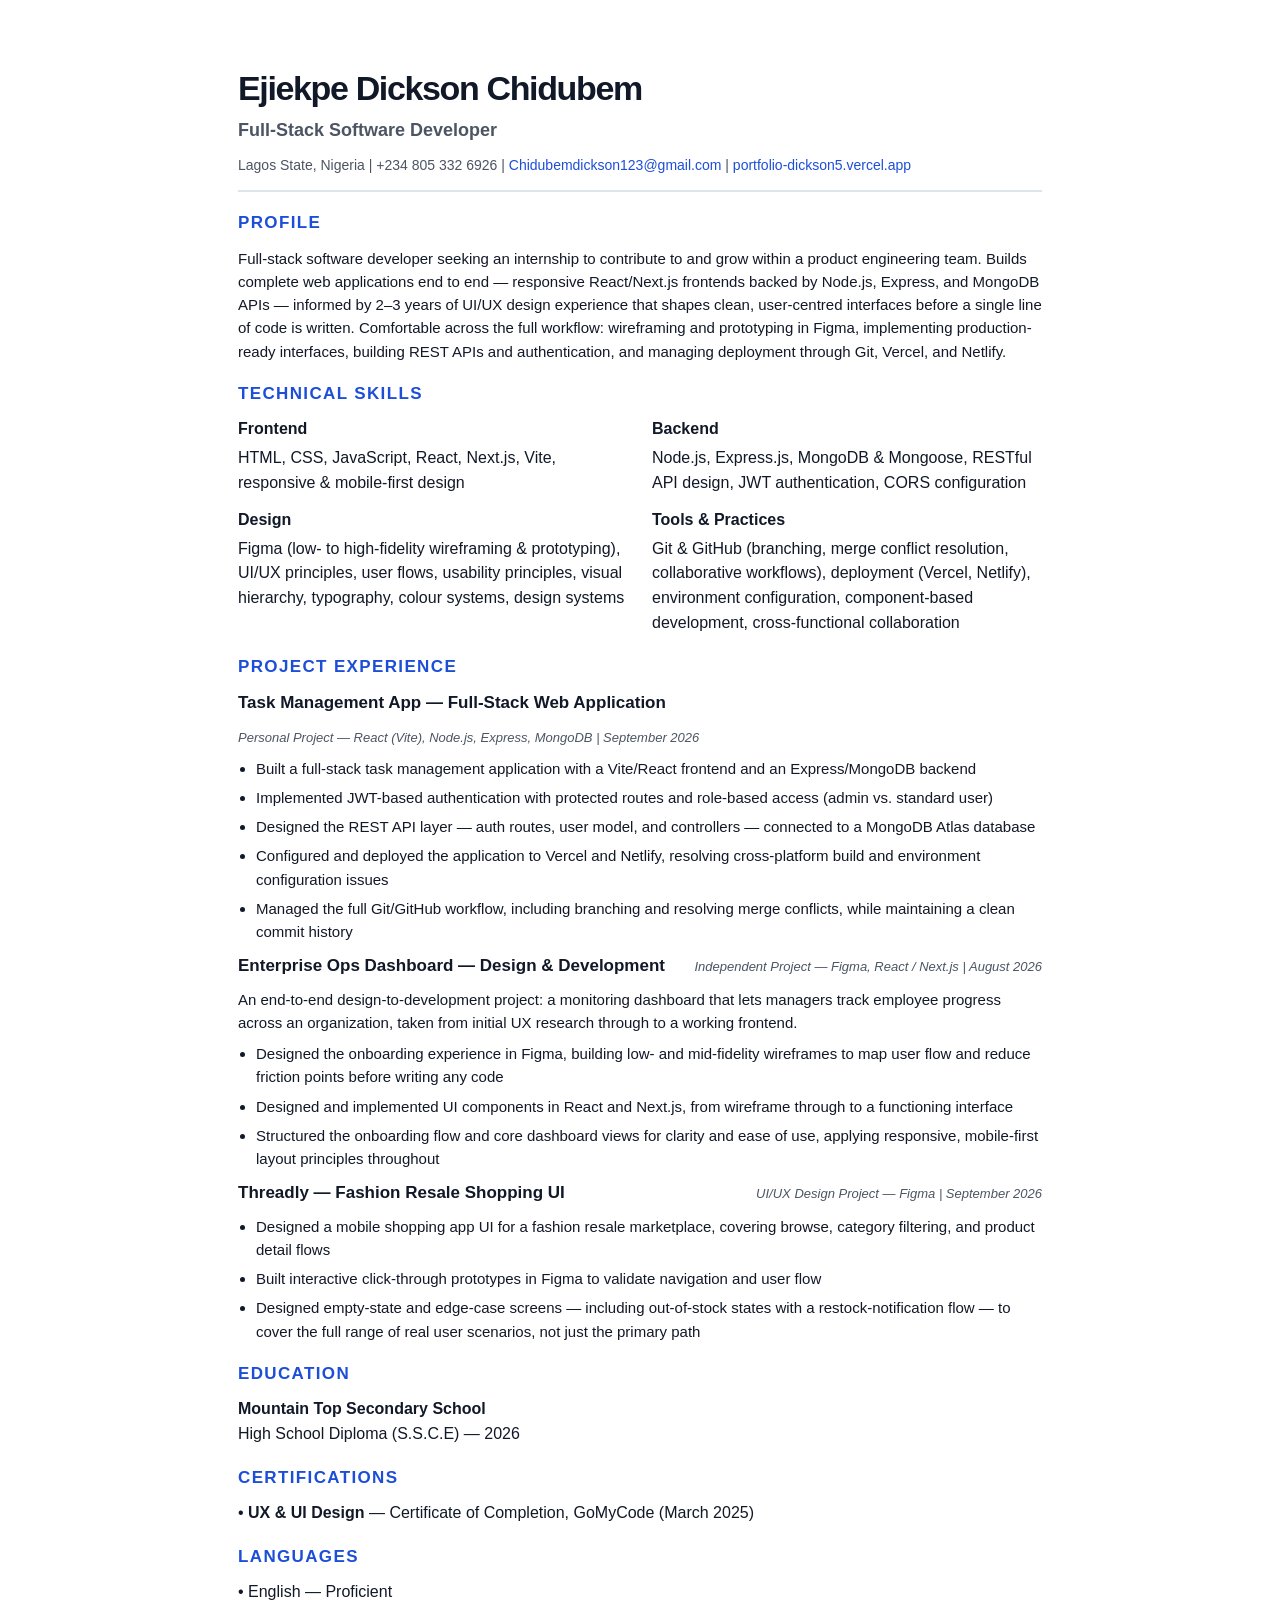
==== resume.html @ d139b581 "Additional Changes" ====
<!DOCTYPE html>
<html lang="en">
  <head>
    <meta charset="UTF-8" />
    <meta name="viewport" content="width=device-width, initial-scale=1.0" />
    <title>Ejiekpe Dickson Chidubem | Resume</title>
    <style>
      :root {
        --ink: #111827;
        --muted: #4b5563;
        --line: #dfe3ea;
        --accent: #1d4ed8;
        --soft: #f3f6fb;
      }

      * { box-sizing: border-box; }
      body {
        margin: 0;
        background: #ffffff;
        color: var(--ink);
        font-family: Arial, Helvetica, sans-serif;
        line-height: 1.55;
      }

      .page {
        max-width: 900px;
        margin: 32px auto;
        padding: 36px 48px 28px;
        background: white;
      }

      h1 {
        margin: 0;
        font-size: 34px;
        line-height: 1.2;
        letter-spacing: -0.04em;
      }

      h2 {
        margin: 18px 0 10px;
        font-size: 17px;
        text-transform: uppercase;
        letter-spacing: 0.08em;
        color: var(--accent);
      }

      h3 {
        margin: 0 0 6px;
        font-size: 18px;
      }

      p, li {
        font-size: 15px;
        color: var(--ink);
      }

      .header {
        border-bottom: 2px solid var(--line);
        padding-bottom: 14px;
        margin-bottom: 18px;
      }

      .title {
        font-weight: 700;
        margin-bottom: 8px;
      }

      .subtitle {
        font-size: 18px;
        color: var(--muted);
        font-weight: 600;
        margin-bottom: 10px;
      }

      .meta {
        font-size: 14px;
        color: var(--muted);
      }

      .meta a {
        color: var(--accent);
        text-decoration: none;
      }

      .section {
        margin-top: 18px;
      }

      .profile {
        margin: 8px 0 0;
        font-size: 15px;
      }

      .skills-grid {
        display: grid;
        grid-template-columns: repeat(2, minmax(0, 1fr));
        gap: 12px 24px;
        margin-top: 10px;
      }

      .skills-grid strong {
        display: block;
        margin-bottom: 4px;
      }

      .project {
        margin-top: 10px;
      }

      .project-header {
        display: flex;
        justify-content: space-between;
        align-items: baseline;
        gap: 12px;
        flex-wrap: wrap;
      }

      .project-title {
        font-size: 17px;
        font-weight: 700;
      }

      .project-meta {
        font-size: 13px;
        color: var(--muted);
        font-style: italic;
      }

      ul {
        margin: 8px 0 0 18px;
        padding: 0;
      }

      li + li {
        margin-top: 6px;
      }

      .edu-line {
        margin-top: 8px;
      }

      .edu-line strong {
        font-size: 16px;
      }

      .certs {
        margin-top: 8px;
      }

      @media print {
        body { background: white; }
        .page {
          max-width: none;
          margin: 0;
          padding: 28px 30px;
        }
      }
    </style>
  </head>
  <body>
    <div class="page">
      <header class="header">
        <div class="title"><h1>Ejiekpe Dickson Chidubem</h1></div>
        <div class="subtitle">Full-Stack Software Developer</div>
        <div class="meta">
          Lagos State, Nigeria | +234 805 332 6926 | <a href="mailto:Chidubemdickson123@gmail.com">Chidubemdickson123@gmail.com</a> | <a href="https://portfolio-dickson5.vercel.app" target="_blank">portfolio-dickson5.vercel.app</a>
        </div>
      </header>

      <section class="section">
        <h2>Profile</h2>
        <p class="profile">
          Full-stack software developer seeking an internship to contribute to and grow within a product engineering team. Builds complete web applications end to end — responsive React/Next.js frontends backed by Node.js, Express, and MongoDB APIs — informed by 2–3 years of UI/UX design experience that shapes clean, user-centred interfaces before a single line of code is written. Comfortable across the full workflow: wireframing and prototyping in Figma, implementing production-ready interfaces, building REST APIs and authentication, and managing deployment through Git, Vercel, and Netlify.
        </p>
      </section>

      <section class="section">
        <h2>Technical Skills</h2>
        <div class="skills-grid">
          <div>
            <strong>Frontend</strong>
            HTML, CSS, JavaScript, React, Next.js, Vite, responsive & mobile-first design
          </div>
          <div>
            <strong>Backend</strong>
            Node.js, Express.js, MongoDB &amp; Mongoose, RESTful API design, JWT authentication, CORS configuration
          </div>
          <div>
            <strong>Design</strong>
            Figma (low- to high-fidelity wireframing &amp; prototyping), UI/UX principles, user flows, usability principles, visual hierarchy, typography, colour systems, design systems
          </div>
          <div>
            <strong>Tools &amp; Practices</strong>
            Git &amp; GitHub (branching, merge conflict resolution, collaborative workflows), deployment (Vercel, Netlify), environment configuration, component-based development, cross-functional collaboration
          </div>
        </div>
      </section>

      <section class="section">
        <h2>Project Experience</h2>

        <div class="project">
          <div class="project-header">
            <div class="project-title">Task Management App — Full-Stack Web Application</div>
            <div class="project-meta">Personal Project — React (Vite), Node.js, Express, MongoDB | September 2026</div>
          </div>
          <ul>
            <li>Built a full-stack task management application with a Vite/React frontend and an Express/MongoDB backend</li>
            <li>Implemented JWT-based authentication with protected routes and role-based access (admin vs. standard user)</li>
            <li>Designed the REST API layer — auth routes, user model, and controllers — connected to a MongoDB Atlas database</li>
            <li>Configured and deployed the application to Vercel and Netlify, resolving cross-platform build and environment configuration issues</li>
            <li>Managed the full Git/GitHub workflow, including branching and resolving merge conflicts, while maintaining a clean commit history</li>
          </ul>
        </div>

        <div class="project">
          <div class="project-header">
            <div class="project-title">Enterprise Ops Dashboard — Design &amp; Development</div>
            <div class="project-meta">Independent Project — Figma, React / Next.js | August 2026</div>
          </div>
          <p style="margin: 8px 0 0;">An end-to-end design-to-development project: a monitoring dashboard that lets managers track employee progress across an organization, taken from initial UX research through to a working frontend.</p>
          <ul>
            <li>Designed the onboarding experience in Figma, building low- and mid-fidelity wireframes to map user flow and reduce friction points before writing any code</li>
            <li>Designed and implemented UI components in React and Next.js, from wireframe through to a functioning interface</li>
            <li>Structured the onboarding flow and core dashboard views for clarity and ease of use, applying responsive, mobile-first layout principles throughout</li>
          </ul>
        </div>

        <div class="project">
          <div class="project-header">
            <div class="project-title">Threadly — Fashion Resale Shopping UI</div>
            <div class="project-meta">UI/UX Design Project — Figma | September 2026</div>
          </div>
          <ul>
            <li>Designed a mobile shopping app UI for a fashion resale marketplace, covering browse, category filtering, and product detail flows</li>
            <li>Built interactive click-through prototypes in Figma to validate navigation and user flow</li>
            <li>Designed empty-state and edge-case screens — including out-of-stock states with a restock-notification flow — to cover the full range of real user scenarios, not just the primary path</li>
          </ul>
        </div>
      </section>

      <section class="section">
        <h2>Education</h2>
        <div class="edu-line"><strong>Mountain Top Secondary School</strong><br />High School Diploma (S.S.C.E) — 2026</div>
      </section>

      <section class="section">
        <h2>Certifications</h2>
        <div class="certs">• <strong>UX &amp; UI Design</strong> — Certificate of Completion, GoMyCode (March 2025)</div>
      </section>

      <section class="section">
        <h2>Languages</h2>
        <div>• English — Proficient</div>
      </section>
    </div>
  </body>
</html>
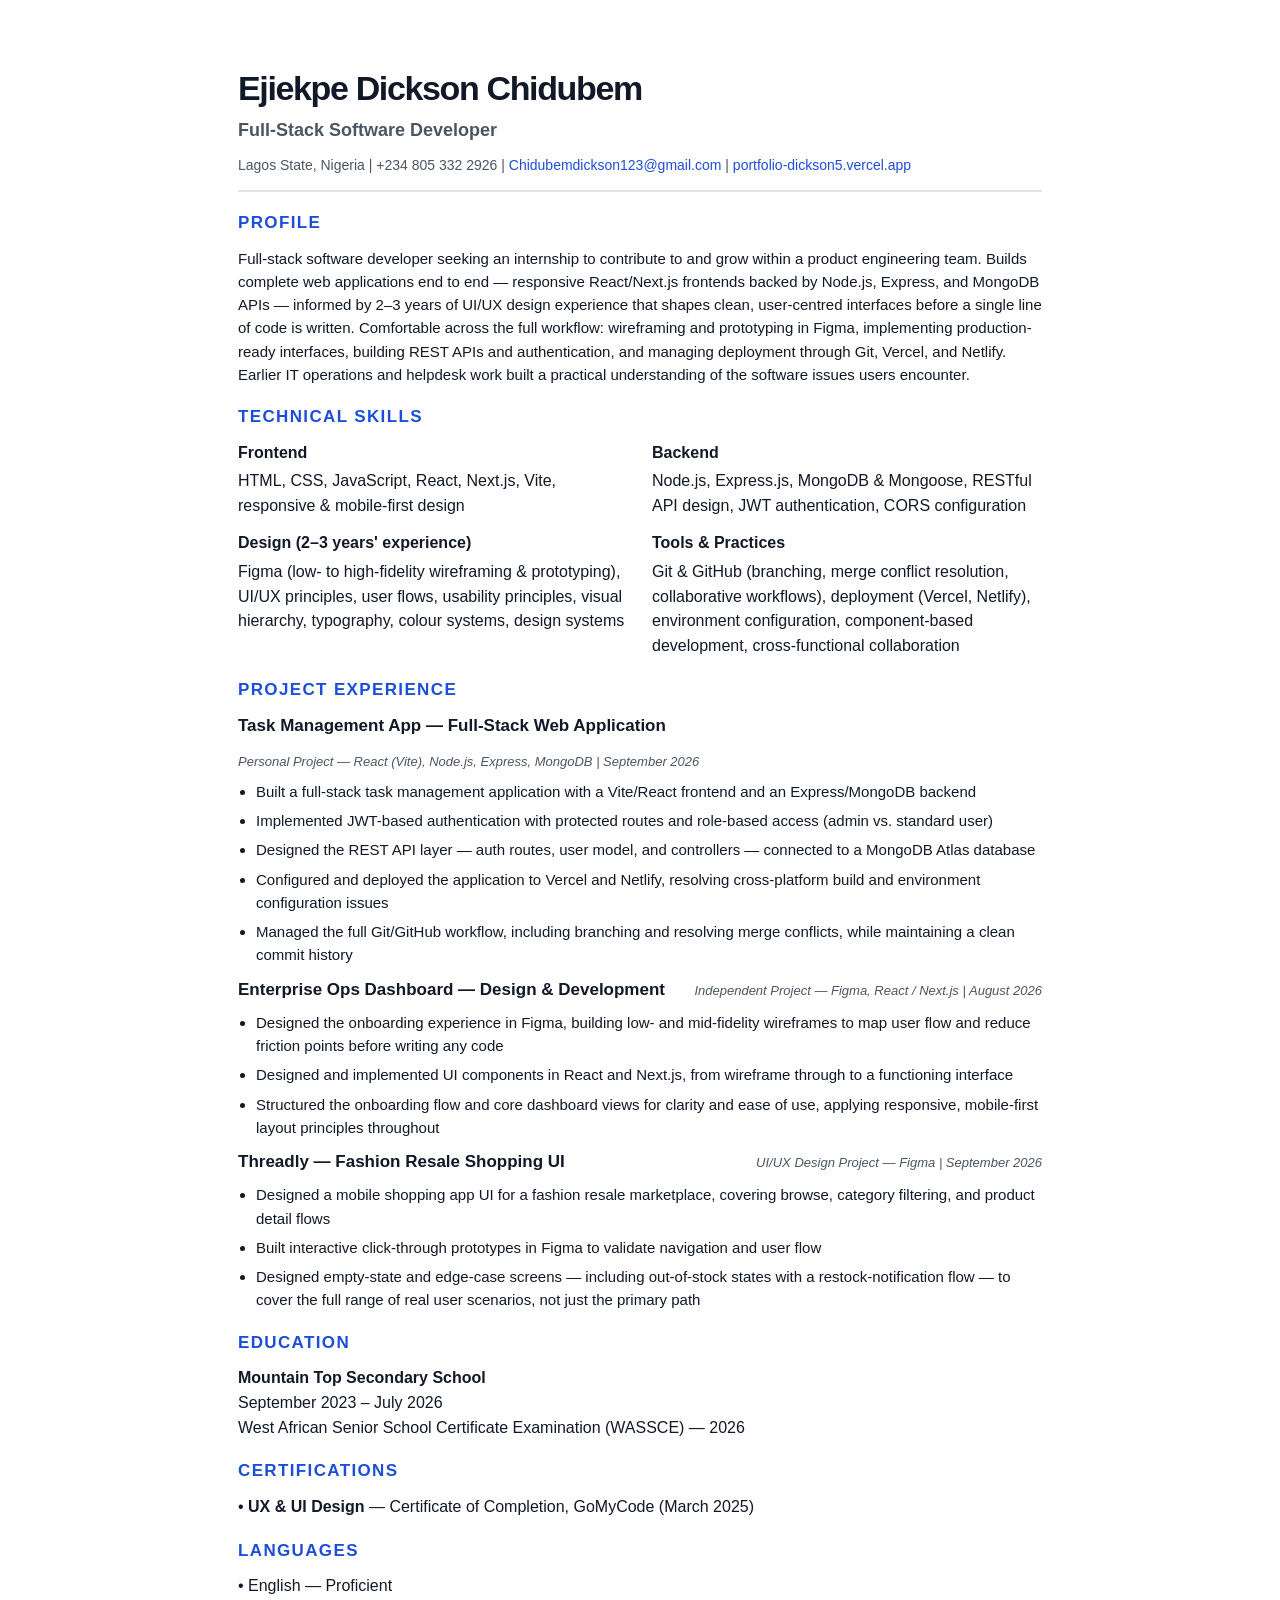
==== commit 0255e8cf: "Fix phone number, remove placeholder, correct school details" ====
--- a/resume.html
+++ b/resume.html
@@ -163,14 +163,14 @@
         <div class="title"><h1>Ejiekpe Dickson Chidubem</h1></div>
         <div class="subtitle">Full-Stack Software Developer</div>
         <div class="meta">
-          Lagos State, Nigeria | +234 805 332 6926 | <a href="mailto:Chidubemdickson123@gmail.com">Chidubemdickson123@gmail.com</a> | <a href="https://portfolio-dickson5.vercel.app" target="_blank">portfolio-dickson5.vercel.app</a>
+          Lagos State, Nigeria | +234 805 332 2926 | <a href="mailto:Chidubemdickson123@gmail.com">Chidubemdickson123@gmail.com</a> | <a href="https://portfolio-dickson5.vercel.app" target="_blank">portfolio-dickson5.vercel.app</a>
         </div>
       </header>
 
       <section class="section">
         <h2>Profile</h2>
         <p class="profile">
-          Full-stack software developer seeking an internship to contribute to and grow within a product engineering team. Builds complete web applications end to end — responsive React/Next.js frontends backed by Node.js, Express, and MongoDB APIs — informed by 2–3 years of UI/UX design experience that shapes clean, user-centred interfaces before a single line of code is written. Comfortable across the full workflow: wireframing and prototyping in Figma, implementing production-ready interfaces, building REST APIs and authentication, and managing deployment through Git, Vercel, and Netlify.
+          Full-stack software developer seeking an internship to contribute to and grow within a product engineering team. Builds complete web applications end to end — responsive React/Next.js frontends backed by Node.js, Express, and MongoDB APIs — informed by 2–3 years of UI/UX design experience that shapes clean, user-centred interfaces before a single line of code is written. Comfortable across the full workflow: wireframing and prototyping in Figma, implementing production-ready interfaces, building REST APIs and authentication, and managing deployment through Git, Vercel, and Netlify. Earlier IT operations and helpdesk work built a practical understanding of the software issues users encounter.
         </p>
       </section>
 
@@ -186,7 +186,7 @@
             Node.js, Express.js, MongoDB &amp; Mongoose, RESTful API design, JWT authentication, CORS configuration
           </div>
           <div>
-            <strong>Design</strong>
+            <strong>Design (2–3 years' experience)</strong>
             Figma (low- to high-fidelity wireframing &amp; prototyping), UI/UX principles, user flows, usability principles, visual hierarchy, typography, colour systems, design systems
           </div>
           <div>
@@ -218,7 +218,6 @@
             <div class="project-title">Enterprise Ops Dashboard — Design &amp; Development</div>
             <div class="project-meta">Independent Project — Figma, React / Next.js | August 2026</div>
           </div>
-          <p style="margin: 8px 0 0;">An end-to-end design-to-development project: a monitoring dashboard that lets managers track employee progress across an organization, taken from initial UX research through to a working frontend.</p>
           <ul>
             <li>Designed the onboarding experience in Figma, building low- and mid-fidelity wireframes to map user flow and reduce friction points before writing any code</li>
             <li>Designed and implemented UI components in React and Next.js, from wireframe through to a functioning interface</li>
@@ -241,7 +240,7 @@
 
       <section class="section">
         <h2>Education</h2>
-        <div class="edu-line"><strong>Mountain Top Secondary School</strong><br />High School Diploma (S.S.C.E) — 2026</div>
+        <div class="edu-line"><strong>Mountain Top Secondary School</strong><br />September 2023 – July 2026<br />West African Senior School Certificate Examination (WASSCE) — 2026</div>
       </section>
 
       <section class="section">
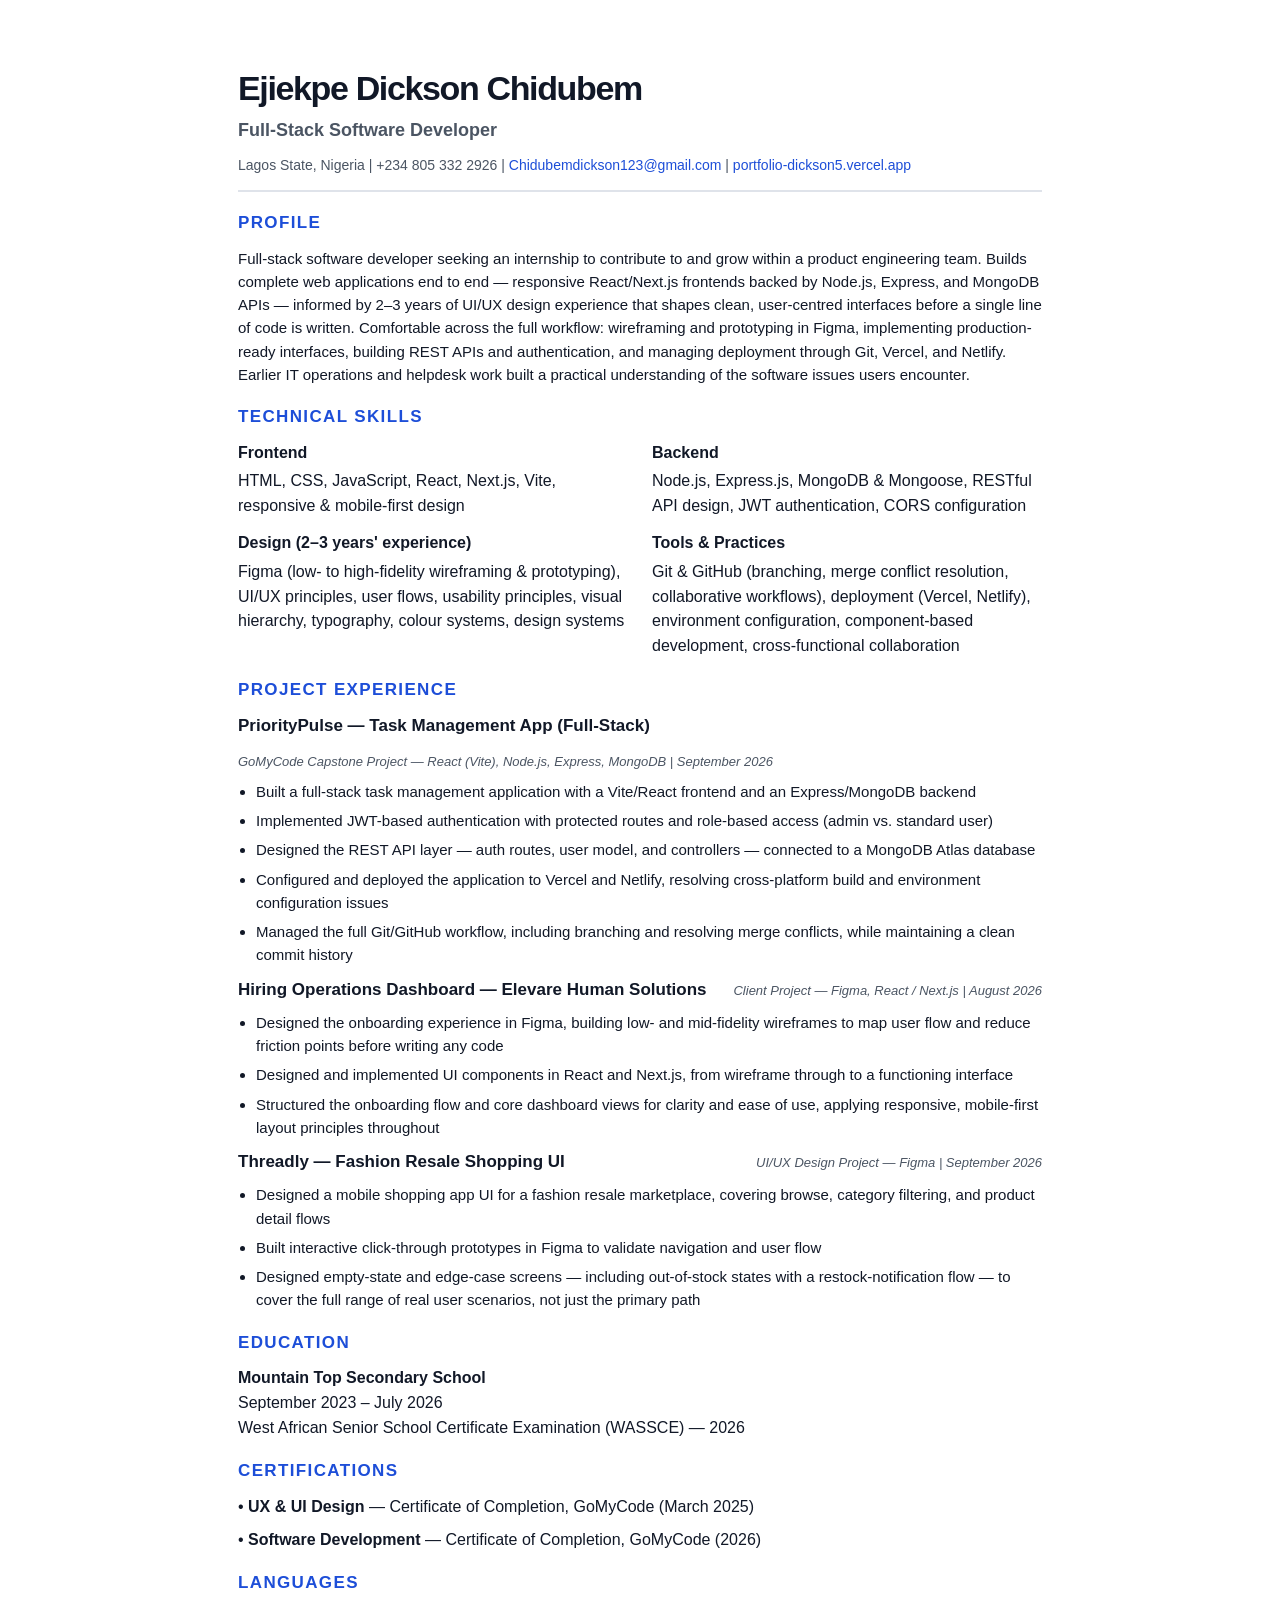
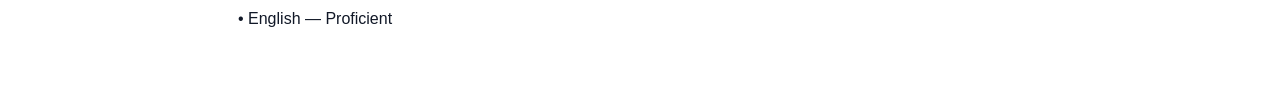
==== commit a7dca69f: "Fix placeholder, school dates, add Threadly, update links" ====
--- a/resume.html
+++ b/resume.html
@@ -201,8 +201,8 @@
 
         <div class="project">
           <div class="project-header">
-            <div class="project-title">Task Management App — Full-Stack Web Application</div>
-            <div class="project-meta">Personal Project — React (Vite), Node.js, Express, MongoDB | September 2026</div>
+            <div class="project-title">PriorityPulse — Task Management App (Full-Stack)</div>
+            <div class="project-meta">GoMyCode Capstone Project — React (Vite), Node.js, Express, MongoDB | September 2026</div>
           </div>
           <ul>
             <li>Built a full-stack task management application with a Vite/React frontend and an Express/MongoDB backend</li>
@@ -215,8 +215,8 @@
 
         <div class="project">
           <div class="project-header">
-            <div class="project-title">Enterprise Ops Dashboard — Design &amp; Development</div>
-            <div class="project-meta">Independent Project — Figma, React / Next.js | August 2026</div>
+            <div class="project-title">Hiring Operations Dashboard — Elevare Human Solutions</div>
+            <div class="project-meta">Client Project — Figma, React / Next.js | August 2026</div>
           </div>
           <ul>
             <li>Designed the onboarding experience in Figma, building low- and mid-fidelity wireframes to map user flow and reduce friction points before writing any code</li>
@@ -246,6 +246,7 @@
       <section class="section">
         <h2>Certifications</h2>
         <div class="certs">• <strong>UX &amp; UI Design</strong> — Certificate of Completion, GoMyCode (March 2025)</div>
+        <div class="certs">• <strong>Software Development</strong> — Certificate of Completion, GoMyCode (2026)</div>
       </section>
 
       <section class="section">
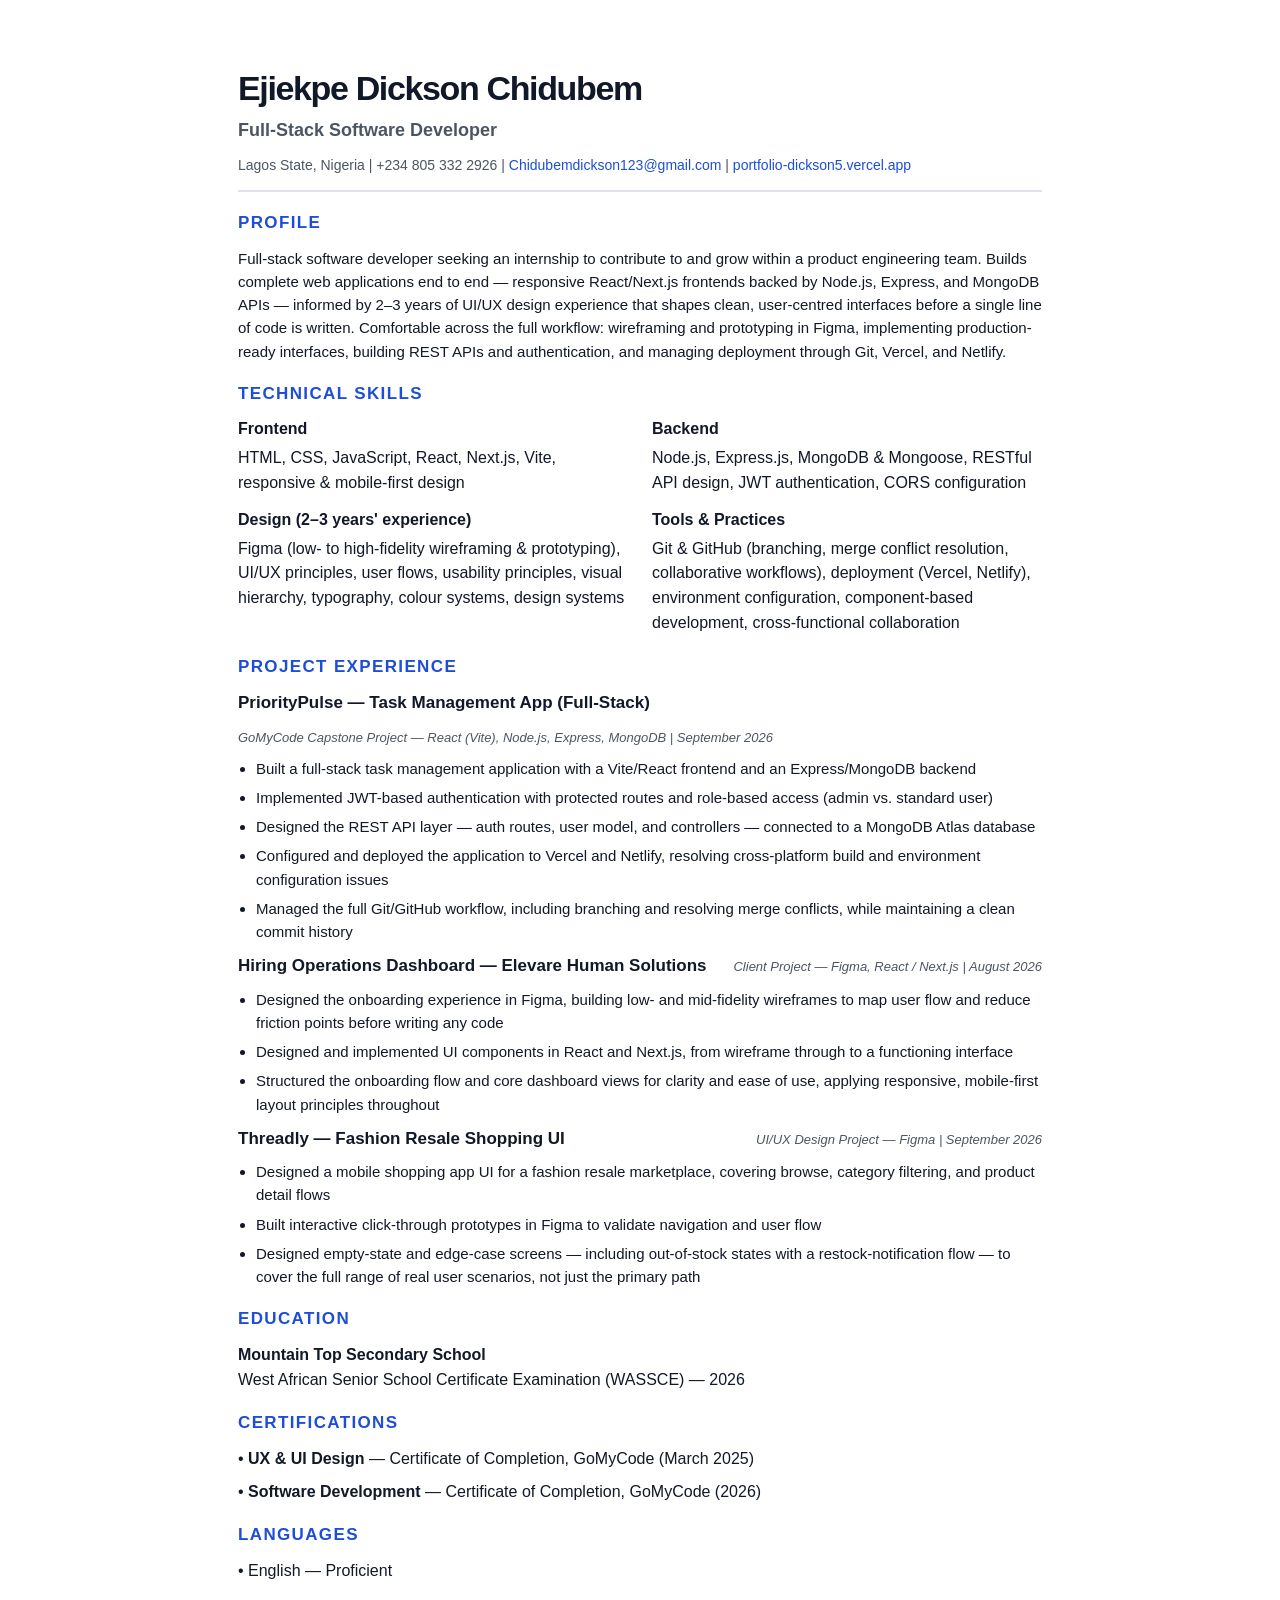
==== commit 5caf05d0: "Update resume PDF" ====
--- a/resume.html
+++ b/resume.html
@@ -170,7 +170,7 @@
       <section class="section">
         <h2>Profile</h2>
         <p class="profile">
-          Full-stack software developer seeking an internship to contribute to and grow within a product engineering team. Builds complete web applications end to end — responsive React/Next.js frontends backed by Node.js, Express, and MongoDB APIs — informed by 2–3 years of UI/UX design experience that shapes clean, user-centred interfaces before a single line of code is written. Comfortable across the full workflow: wireframing and prototyping in Figma, implementing production-ready interfaces, building REST APIs and authentication, and managing deployment through Git, Vercel, and Netlify. Earlier IT operations and helpdesk work built a practical understanding of the software issues users encounter.
+          Full-stack software developer seeking an internship to contribute to and grow within a product engineering team. Builds complete web applications end to end — responsive React/Next.js frontends backed by Node.js, Express, and MongoDB APIs — informed by 2–3 years of UI/UX design experience that shapes clean, user-centred interfaces before a single line of code is written. Comfortable across the full workflow: wireframing and prototyping in Figma, implementing production-ready interfaces, building REST APIs and authentication, and managing deployment through Git, Vercel, and Netlify.
         </p>
       </section>
 
@@ -240,7 +240,7 @@
 
       <section class="section">
         <h2>Education</h2>
-        <div class="edu-line"><strong>Mountain Top Secondary School</strong><br />September 2023 – July 2026<br />West African Senior School Certificate Examination (WASSCE) — 2026</div>
+        <div class="edu-line"><strong>Mountain Top Secondary School</strong><br />West African Senior School Certificate Examination (WASSCE) — 2026</div>
       </section>
 
       <section class="section">
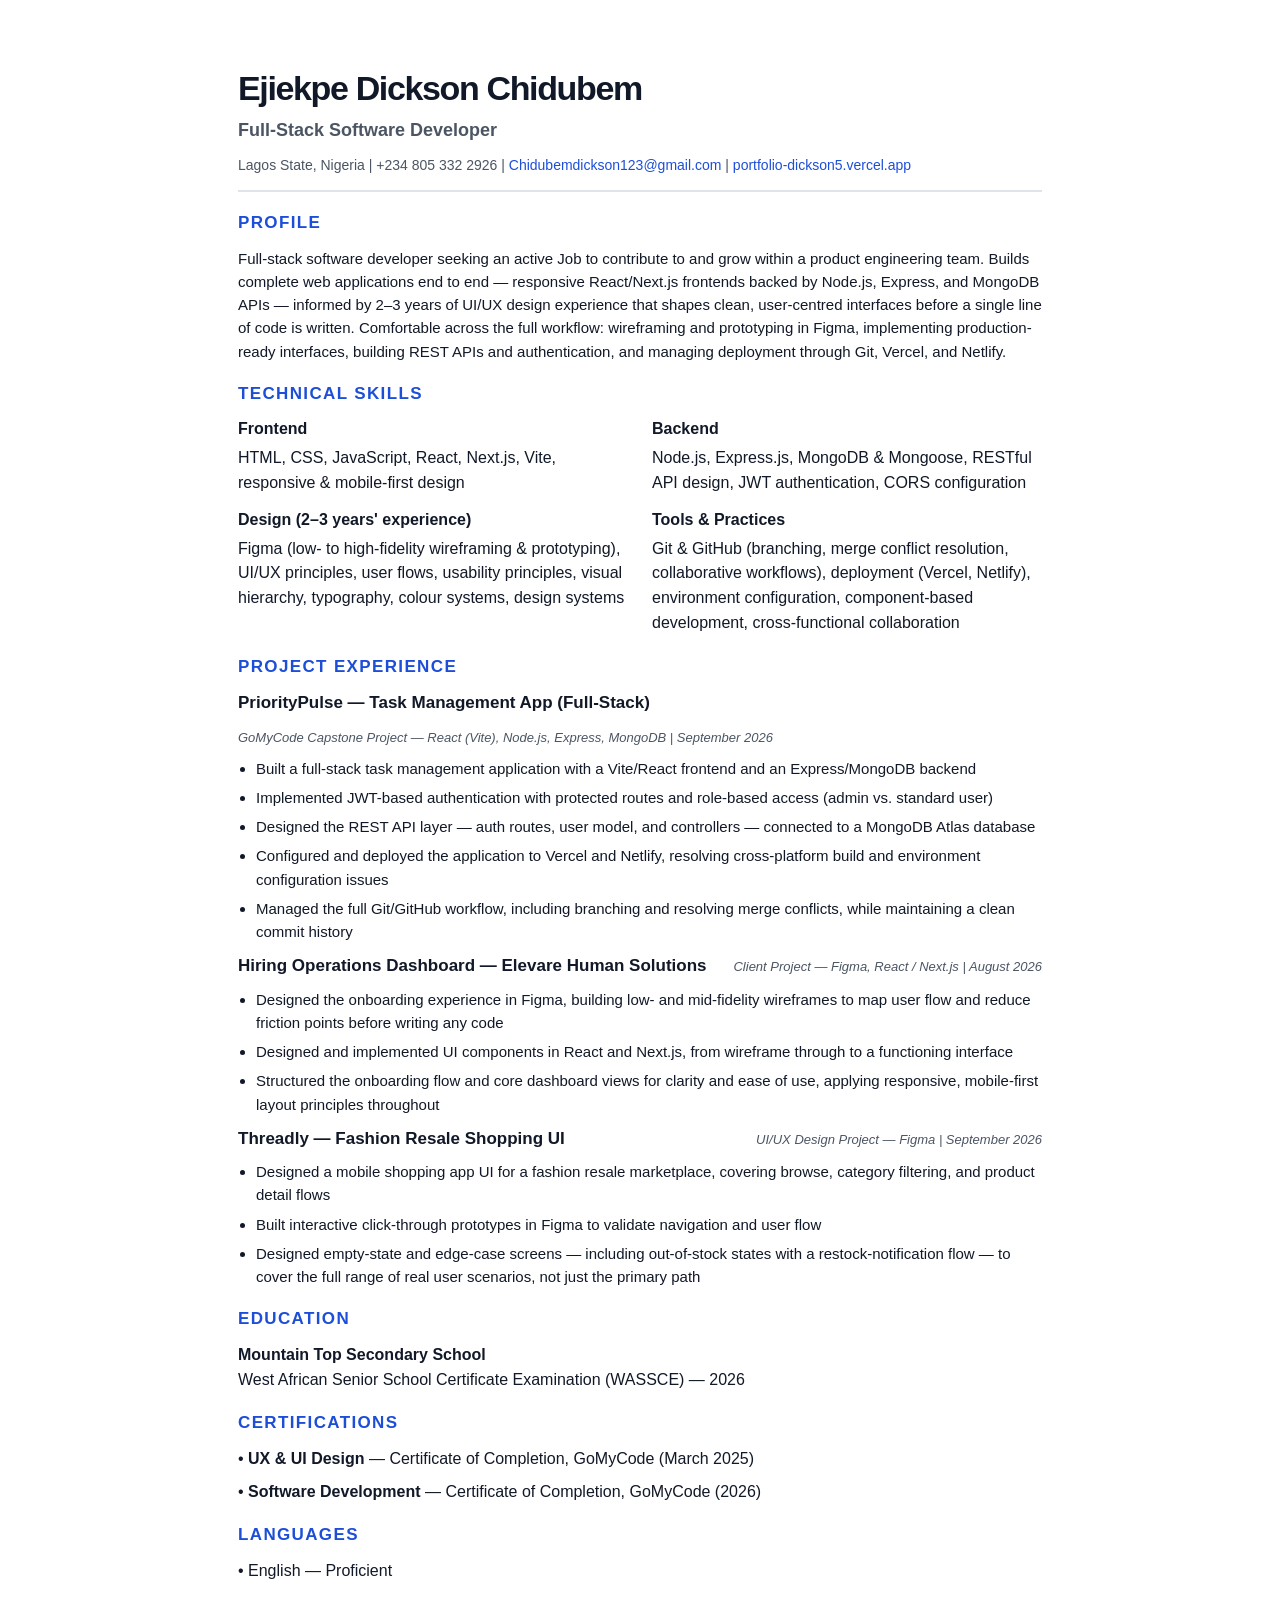
==== commit a298b873: "Merge bb0c1b78ec11349a64716db8980a5a869600a0ef into 5caf05d0bfc897f6e63e8118c13a95acda318d4c" ====
--- a/resume.html
+++ b/resume.html
@@ -170,7 +170,7 @@
       <section class="section">
         <h2>Profile</h2>
         <p class="profile">
-          Full-stack software developer seeking an internship to contribute to and grow within a product engineering team. Builds complete web applications end to end — responsive React/Next.js frontends backed by Node.js, Express, and MongoDB APIs — informed by 2–3 years of UI/UX design experience that shapes clean, user-centred interfaces before a single line of code is written. Comfortable across the full workflow: wireframing and prototyping in Figma, implementing production-ready interfaces, building REST APIs and authentication, and managing deployment through Git, Vercel, and Netlify.
+          Full-stack software developer seeking an active Job to contribute to and grow within a product engineering team. Builds complete web applications end to end — responsive React/Next.js frontends backed by Node.js, Express, and MongoDB APIs — informed by 2–3 years of UI/UX design experience that shapes clean, user-centred interfaces before a single line of code is written. Comfortable across the full workflow: wireframing and prototyping in Figma, implementing production-ready interfaces, building REST APIs and authentication, and managing deployment through Git, Vercel, and Netlify.
         </p>
       </section>
 
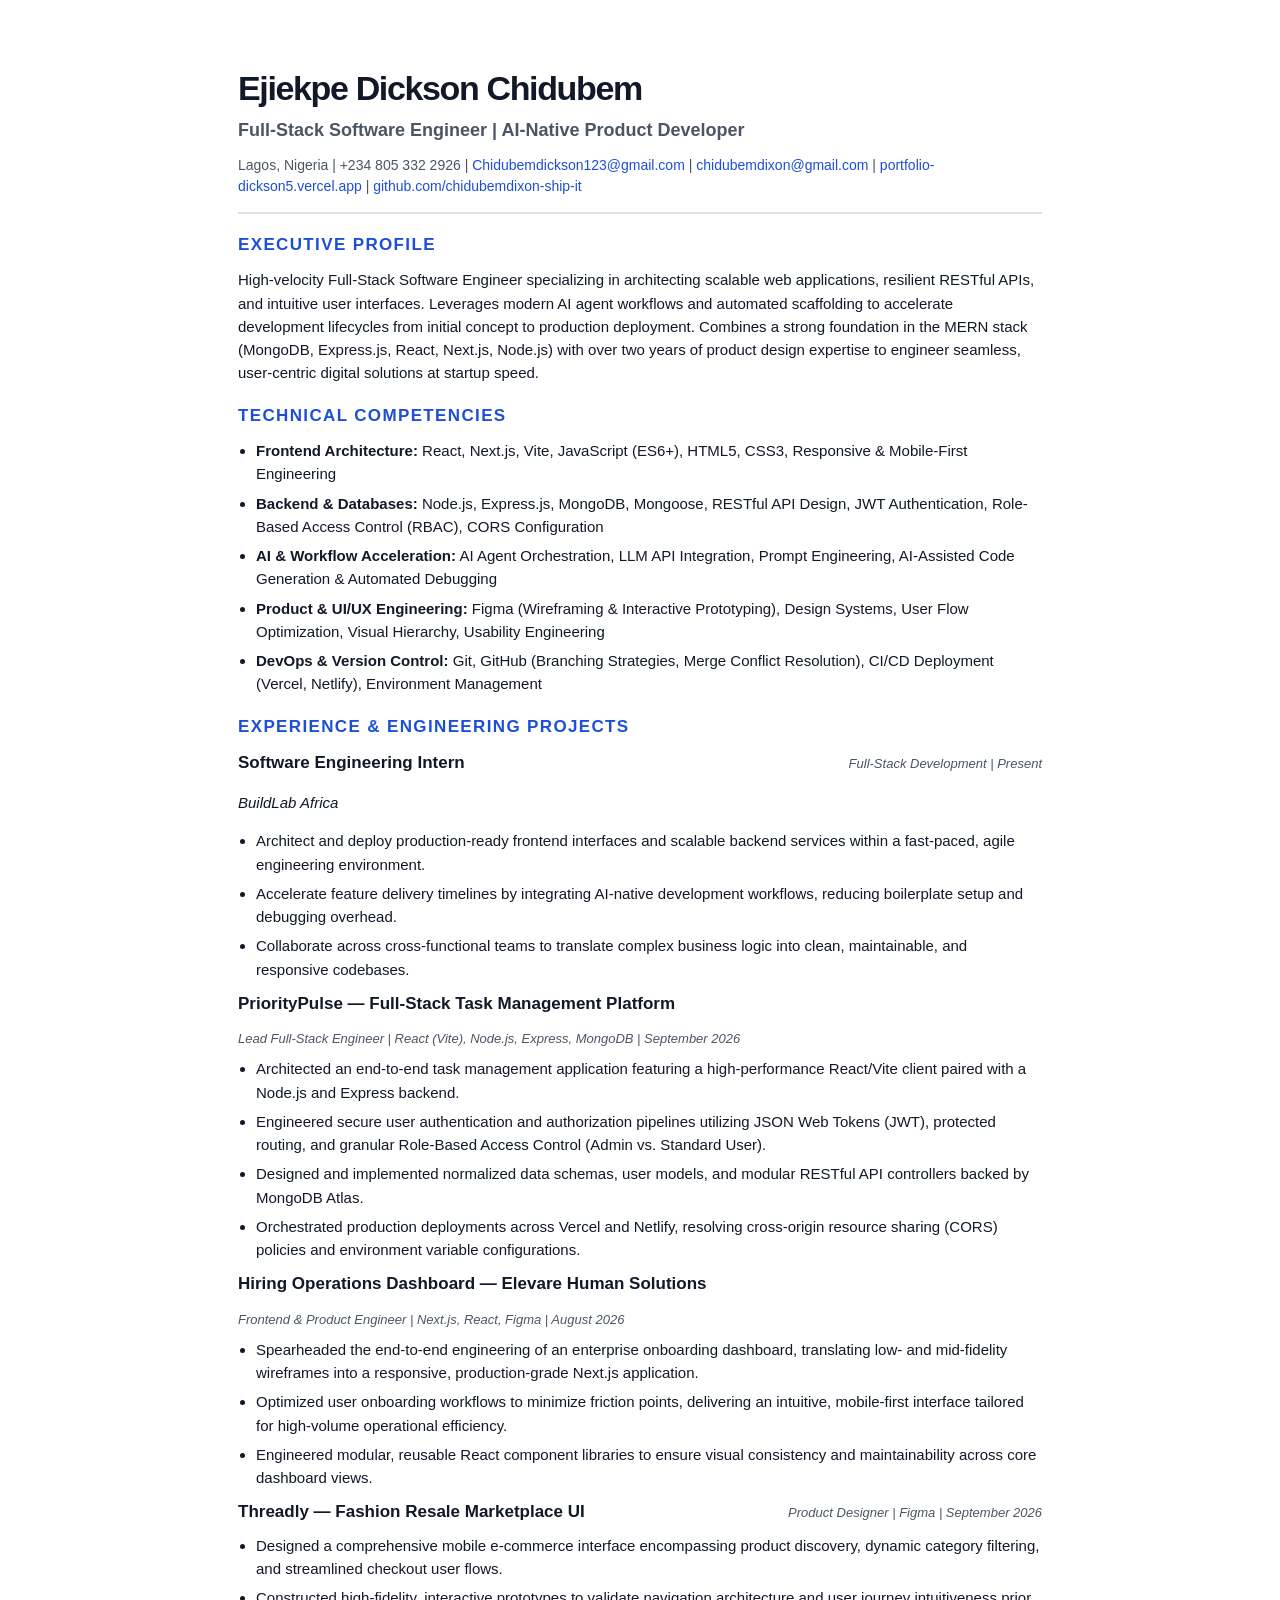
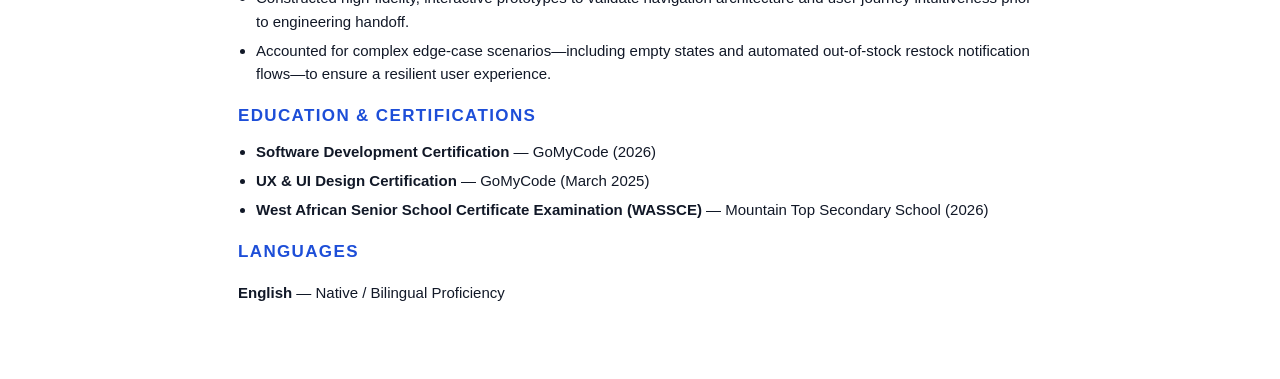
==== commit a18d23a1: "Align portfolio with engineering pitch" ====
--- a/resume.html
+++ b/resume.html
@@ -3,7 +3,7 @@
   <head>
     <meta charset="UTF-8" />
     <meta name="viewport" content="width=device-width, initial-scale=1.0" />
-    <title>Ejiekpe Dickson Chidubem | Resume</title>
+    <title>Ejiekpe Dickson Chidubem | Full-Stack Software Engineer</title>
     <style>
       :root {
         --ink: #111827;
@@ -161,97 +161,96 @@
     <div class="page">
       <header class="header">
         <div class="title"><h1>Ejiekpe Dickson Chidubem</h1></div>
-        <div class="subtitle">Full-Stack Software Developer</div>
+        <div class="subtitle">Full-Stack Software Engineer | AI-Native Product Developer</div>
         <div class="meta">
-          Lagos State, Nigeria | +234 805 332 2926 | <a href="mailto:Chidubemdickson123@gmail.com">Chidubemdickson123@gmail.com</a> | <a href="https://portfolio-dickson5.vercel.app" target="_blank">portfolio-dickson5.vercel.app</a>
+          Lagos, Nigeria | +234 805 332 2926 | <a href="mailto:Chidubemdickson123@gmail.com">Chidubemdickson123@gmail.com</a> | <a href="mailto:chidubemdixon@gmail.com">chidubemdixon@gmail.com</a> | <a href="https://portfolio-dickson5.vercel.app" target="_blank" rel="noopener">portfolio-dickson5.vercel.app</a> | <a href="https://github.com/chidubemdixon-ship-it" target="_blank" rel="noopener">github.com/chidubemdixon-ship-it</a>
         </div>
       </header>
 
       <section class="section">
-        <h2>Profile</h2>
+        <h2>Executive Profile</h2>
         <p class="profile">
-          Full-stack software developer seeking an active Job to contribute to and grow within a product engineering team. Builds complete web applications end to end — responsive React/Next.js frontends backed by Node.js, Express, and MongoDB APIs — informed by 2–3 years of UI/UX design experience that shapes clean, user-centred interfaces before a single line of code is written. Comfortable across the full workflow: wireframing and prototyping in Figma, implementing production-ready interfaces, building REST APIs and authentication, and managing deployment through Git, Vercel, and Netlify.
+          High-velocity Full-Stack Software Engineer specializing in architecting scalable web applications, resilient RESTful APIs, and intuitive user interfaces. Leverages modern AI agent workflows and automated scaffolding to accelerate development lifecycles from initial concept to production deployment. Combines a strong foundation in the MERN stack (MongoDB, Express.js, React, Next.js, Node.js) with over two years of product design expertise to engineer seamless, user-centric digital solutions at startup speed.
         </p>
       </section>
 
       <section class="section">
-        <h2>Technical Skills</h2>
-        <div class="skills-grid">
-          <div>
-            <strong>Frontend</strong>
-            HTML, CSS, JavaScript, React, Next.js, Vite, responsive & mobile-first design
-          </div>
-          <div>
-            <strong>Backend</strong>
-            Node.js, Express.js, MongoDB &amp; Mongoose, RESTful API design, JWT authentication, CORS configuration
-          </div>
-          <div>
-            <strong>Design (2–3 years' experience)</strong>
-            Figma (low- to high-fidelity wireframing &amp; prototyping), UI/UX principles, user flows, usability principles, visual hierarchy, typography, colour systems, design systems
-          </div>
-          <div>
-            <strong>Tools &amp; Practices</strong>
-            Git &amp; GitHub (branching, merge conflict resolution, collaborative workflows), deployment (Vercel, Netlify), environment configuration, component-based development, cross-functional collaboration
-          </div>
-        </div>
-      </section>
-
-      <section class="section">
-        <h2>Project Experience</h2>
-
-        <div class="project">
-          <div class="project-header">
-            <div class="project-title">PriorityPulse — Task Management App (Full-Stack)</div>
-            <div class="project-meta">GoMyCode Capstone Project — React (Vite), Node.js, Express, MongoDB | September 2026</div>
-          </div>
-          <ul>
-            <li>Built a full-stack task management application with a Vite/React frontend and an Express/MongoDB backend</li>
-            <li>Implemented JWT-based authentication with protected routes and role-based access (admin vs. standard user)</li>
-            <li>Designed the REST API layer — auth routes, user model, and controllers — connected to a MongoDB Atlas database</li>
-            <li>Configured and deployed the application to Vercel and Netlify, resolving cross-platform build and environment configuration issues</li>
-            <li>Managed the full Git/GitHub workflow, including branching and resolving merge conflicts, while maintaining a clean commit history</li>
+        <h2>Technical Competencies</h2>
+        <ul>
+          <li><strong>Frontend Architecture:</strong> React, Next.js, Vite, JavaScript (ES6+), HTML5, CSS3, Responsive &amp; Mobile-First Engineering</li>
+          <li><strong>Backend &amp; Databases:</strong> Node.js, Express.js, MongoDB, Mongoose, RESTful API Design, JWT Authentication, Role-Based Access Control (RBAC), CORS Configuration</li>
+          <li><strong>AI &amp; Workflow Acceleration:</strong> AI Agent Orchestration, LLM API Integration, Prompt Engineering, AI-Assisted Code Generation &amp; Automated Debugging</li>
+          <li><strong>Product &amp; UI/UX Engineering:</strong> Figma (Wireframing &amp; Interactive Prototyping), Design Systems, User Flow Optimization, Visual Hierarchy, Usability Engineering</li>
+          <li><strong>DevOps &amp; Version Control:</strong> Git, GitHub (Branching Strategies, Merge Conflict Resolution), CI/CD Deployment (Vercel, Netlify), Environment Management</li>
+        </ul>
+      </section>
+
+      <section class="section">
+        <h2>Experience &amp; Engineering Projects</h2>
+
+        <div class="project">
+          <div class="project-header">
+            <div class="project-title">Software Engineering Intern</div>
+            <div class="project-meta">Full-Stack Development | Present</div>
+          </div>
+          <p><em>BuildLab Africa</em></p>
+          <ul>
+            <li>Architect and deploy production-ready frontend interfaces and scalable backend services within a fast-paced, agile engineering environment.</li>
+            <li>Accelerate feature delivery timelines by integrating AI-native development workflows, reducing boilerplate setup and debugging overhead.</li>
+            <li>Collaborate across cross-functional teams to translate complex business logic into clean, maintainable, and responsive codebases.</li>
+          </ul>
+        </div>
+
+        <div class="project">
+          <div class="project-header">
+            <div class="project-title">PriorityPulse — Full-Stack Task Management Platform</div>
+            <div class="project-meta">Lead Full-Stack Engineer | React (Vite), Node.js, Express, MongoDB | September 2026</div>
+          </div>
+          <ul>
+            <li>Architected an end-to-end task management application featuring a high-performance React/Vite client paired with a Node.js and Express backend.</li>
+            <li>Engineered secure user authentication and authorization pipelines utilizing JSON Web Tokens (JWT), protected routing, and granular Role-Based Access Control (Admin vs. Standard User).</li>
+            <li>Designed and implemented normalized data schemas, user models, and modular RESTful API controllers backed by MongoDB Atlas.</li>
+            <li>Orchestrated production deployments across Vercel and Netlify, resolving cross-origin resource sharing (CORS) policies and environment variable configurations.</li>
           </ul>
         </div>
 
         <div class="project">
           <div class="project-header">
             <div class="project-title">Hiring Operations Dashboard — Elevare Human Solutions</div>
-            <div class="project-meta">Client Project — Figma, React / Next.js | August 2026</div>
-          </div>
-          <ul>
-            <li>Designed the onboarding experience in Figma, building low- and mid-fidelity wireframes to map user flow and reduce friction points before writing any code</li>
-            <li>Designed and implemented UI components in React and Next.js, from wireframe through to a functioning interface</li>
-            <li>Structured the onboarding flow and core dashboard views for clarity and ease of use, applying responsive, mobile-first layout principles throughout</li>
-          </ul>
-        </div>
-
-        <div class="project">
-          <div class="project-header">
-            <div class="project-title">Threadly — Fashion Resale Shopping UI</div>
-            <div class="project-meta">UI/UX Design Project — Figma | September 2026</div>
-          </div>
-          <ul>
-            <li>Designed a mobile shopping app UI for a fashion resale marketplace, covering browse, category filtering, and product detail flows</li>
-            <li>Built interactive click-through prototypes in Figma to validate navigation and user flow</li>
-            <li>Designed empty-state and edge-case screens — including out-of-stock states with a restock-notification flow — to cover the full range of real user scenarios, not just the primary path</li>
-          </ul>
-        </div>
-      </section>
-
-      <section class="section">
-        <h2>Education</h2>
-        <div class="edu-line"><strong>Mountain Top Secondary School</strong><br />West African Senior School Certificate Examination (WASSCE) — 2026</div>
-      </section>
-
-      <section class="section">
-        <h2>Certifications</h2>
-        <div class="certs">• <strong>UX &amp; UI Design</strong> — Certificate of Completion, GoMyCode (March 2025)</div>
-        <div class="certs">• <strong>Software Development</strong> — Certificate of Completion, GoMyCode (2026)</div>
+            <div class="project-meta">Frontend &amp; Product Engineer | Next.js, React, Figma | August 2026</div>
+          </div>
+          <ul>
+            <li>Spearheaded the end-to-end engineering of an enterprise onboarding dashboard, translating low- and mid-fidelity wireframes into a responsive, production-grade Next.js application.</li>
+            <li>Optimized user onboarding workflows to minimize friction points, delivering an intuitive, mobile-first interface tailored for high-volume operational efficiency.</li>
+            <li>Engineered modular, reusable React component libraries to ensure visual consistency and maintainability across core dashboard views.</li>
+          </ul>
+        </div>
+
+        <div class="project">
+          <div class="project-header">
+            <div class="project-title">Threadly — Fashion Resale Marketplace UI</div>
+            <div class="project-meta">Product Designer | Figma | September 2026</div>
+          </div>
+          <ul>
+            <li>Designed a comprehensive mobile e-commerce interface encompassing product discovery, dynamic category filtering, and streamlined checkout user flows.</li>
+            <li>Constructed high-fidelity, interactive prototypes to validate navigation architecture and user journey intuitiveness prior to engineering handoff.</li>
+            <li>Accounted for complex edge-case scenarios—including empty states and automated out-of-stock restock notification flows—to ensure a resilient user experience.</li>
+          </ul>
+        </div>
+      </section>
+
+      <section class="section">
+        <h2>Education &amp; Certifications</h2>
+        <ul>
+          <li><strong>Software Development Certification</strong> — GoMyCode (2026)</li>
+          <li><strong>UX &amp; UI Design Certification</strong> — GoMyCode (March 2025)</li>
+          <li><strong>West African Senior School Certificate Examination (WASSCE)</strong> — Mountain Top Secondary School (2026)</li>
+        </ul>
       </section>
 
       <section class="section">
         <h2>Languages</h2>
-        <div>• English — Proficient</div>
+        <p><strong>English</strong> — Native / Bilingual Proficiency</p>
       </section>
     </div>
   </body>
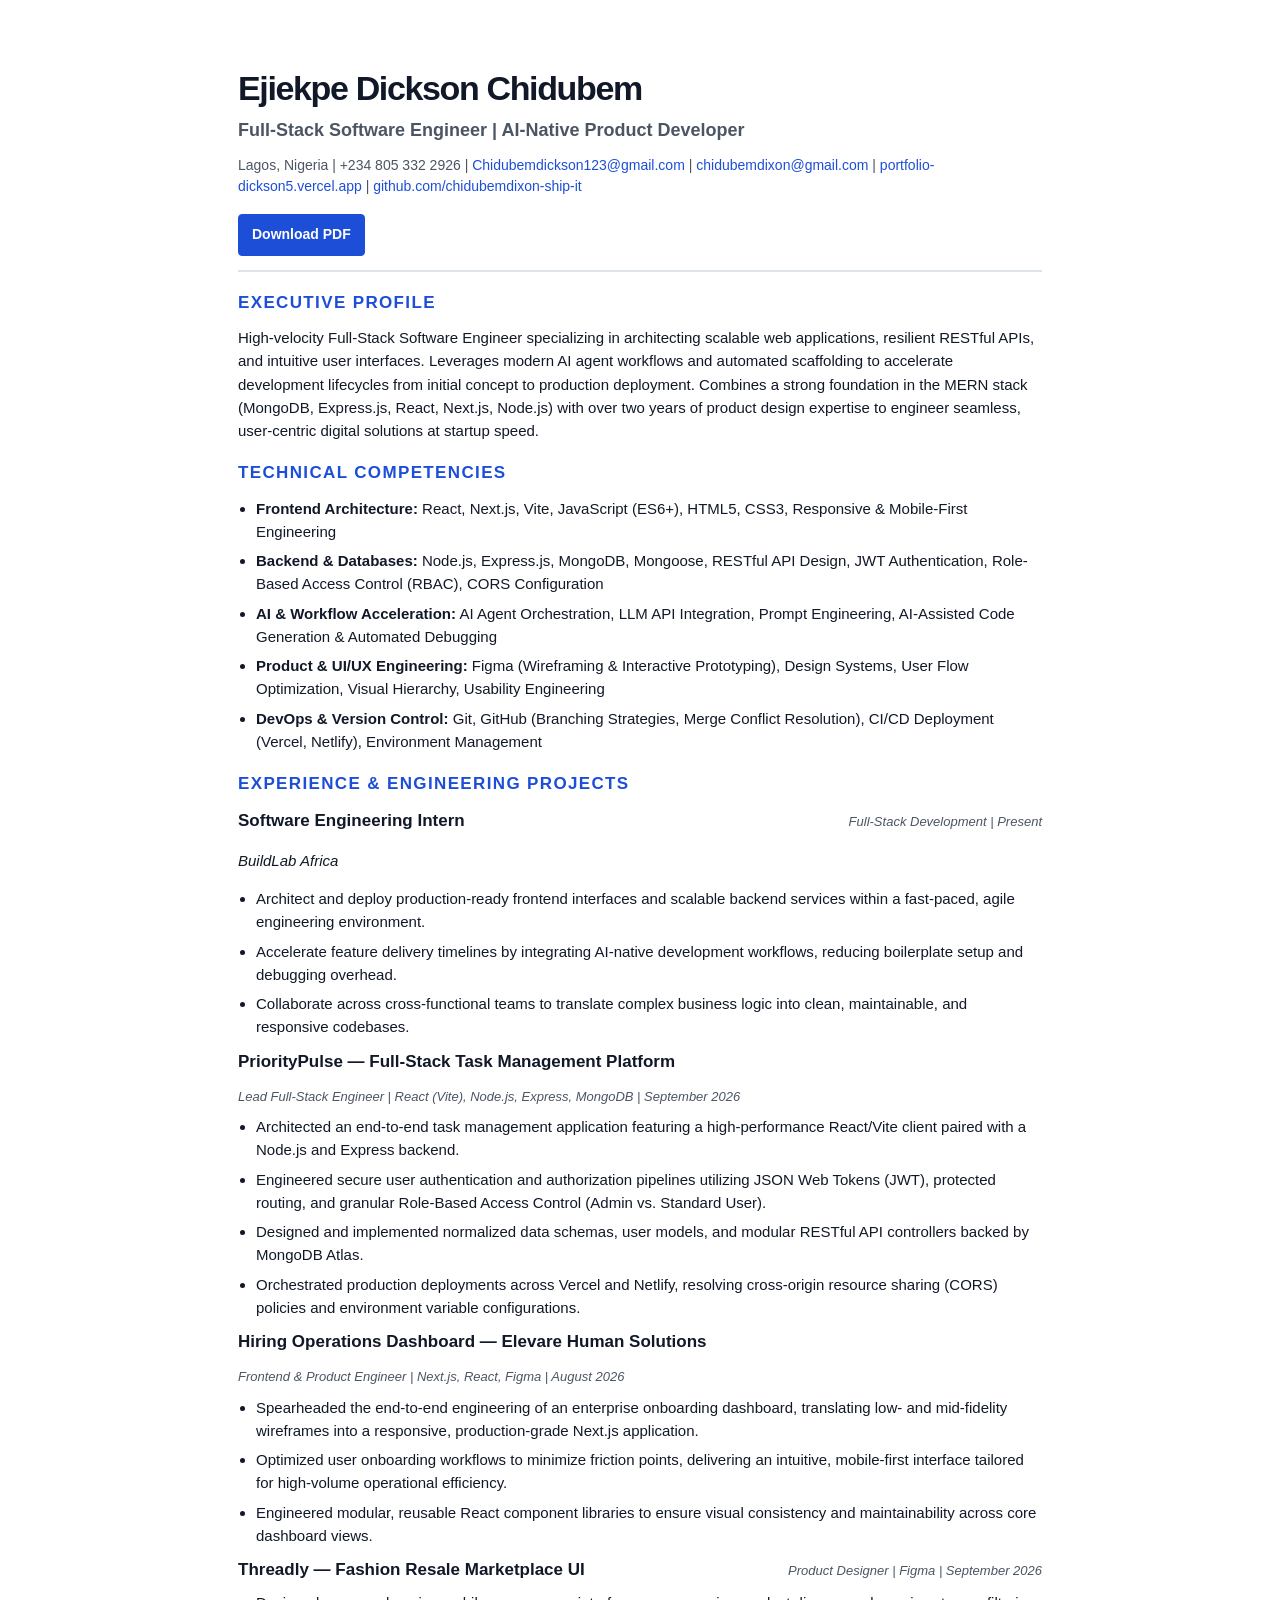
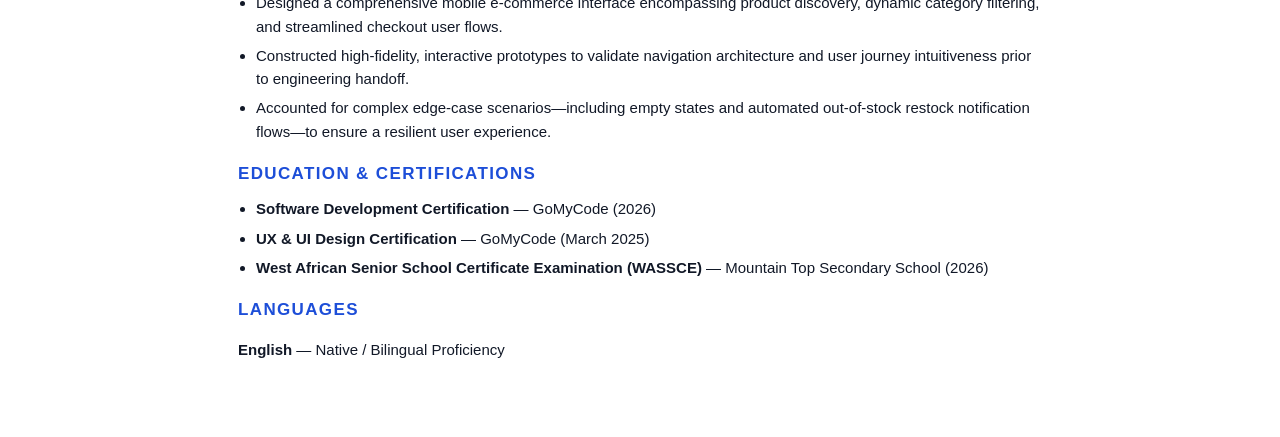
==== commit a8931dae: "Make resume view-first with optional PDF" ====
--- a/resume.html
+++ b/resume.html
@@ -82,6 +82,28 @@
         text-decoration: none;
       }
 
+      .resume-actions {
+        margin-top: 16px;
+      }
+
+      .download-link {
+        display: inline-flex;
+        align-items: center;
+        gap: 8px;
+        padding: 9px 13px;
+        border: 1px solid var(--accent);
+        border-radius: 4px;
+        background: var(--accent);
+        color: #fff;
+        font-size: 14px;
+        font-weight: 600;
+        text-decoration: none;
+      }
+
+      .download-link:hover {
+        background: #1e40af;
+      }
+
       .section {
         margin-top: 18px;
       }
@@ -149,6 +171,7 @@
 
       @media print {
         body { background: white; }
+        .resume-actions { display: none; }
         .page {
           max-width: none;
           margin: 0;
@@ -165,6 +188,9 @@
         <div class="meta">
           Lagos, Nigeria | +234 805 332 2926 | <a href="mailto:Chidubemdickson123@gmail.com">Chidubemdickson123@gmail.com</a> | <a href="mailto:chidubemdixon@gmail.com">chidubemdixon@gmail.com</a> | <a href="https://portfolio-dickson5.vercel.app" target="_blank" rel="noopener">portfolio-dickson5.vercel.app</a> | <a href="https://github.com/chidubemdixon-ship-it" target="_blank" rel="noopener">github.com/chidubemdixon-ship-it</a>
         </div>
+        <div class="resume-actions">
+          <a class="download-link" href="resume.pdf" download="Ejiekpe-Dickson-Chidubem-Resume.pdf">Download PDF</a>
+        </div>
       </header>
 
       <section class="section">
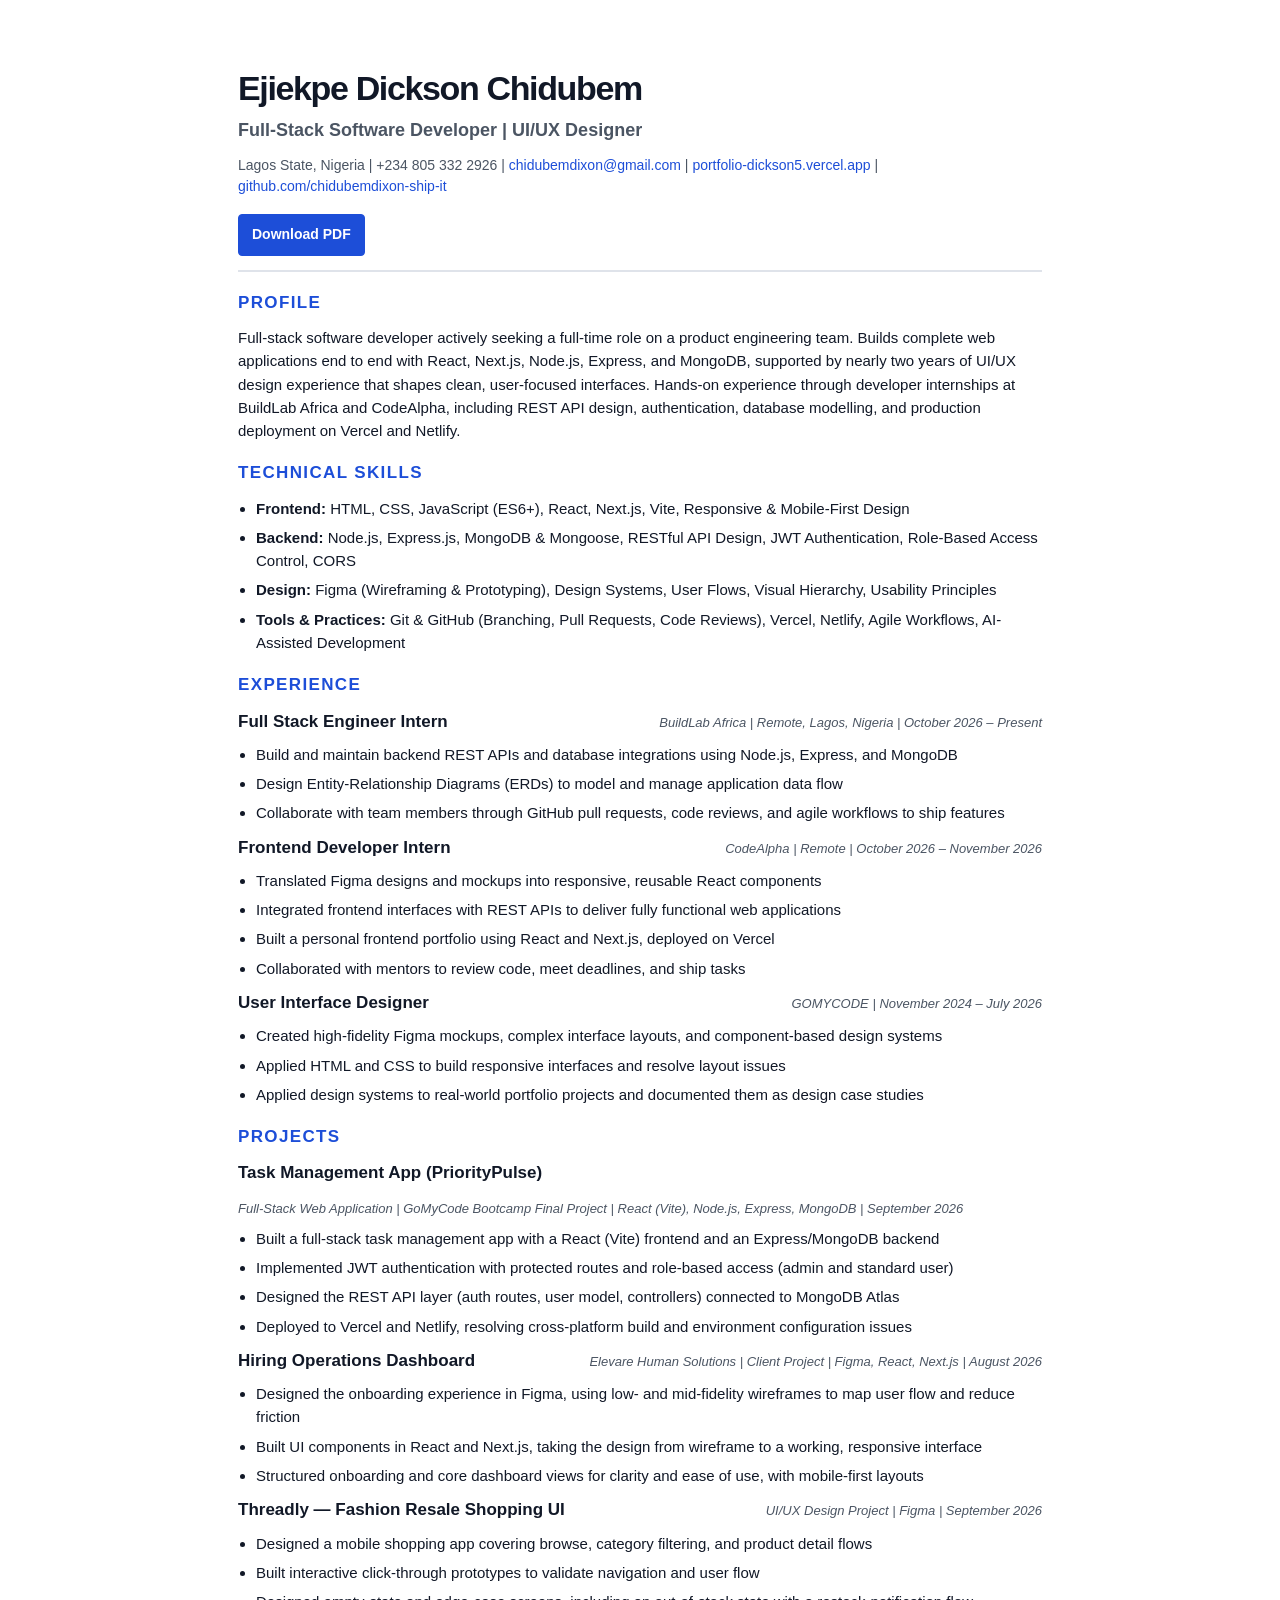
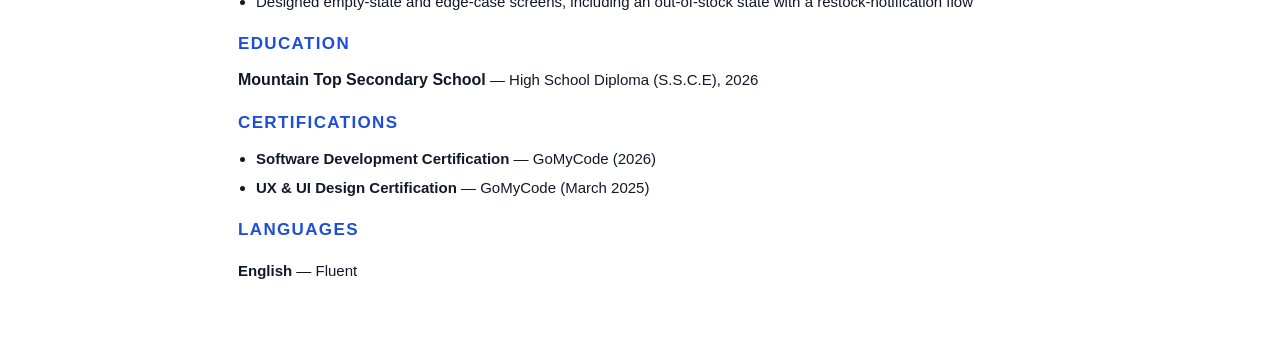
==== commit a5355cf1: "Update portfolio and resume content Co-authored-by: Copilot <223556219+Copilot@users.noreply.github." ====
--- a/resume.html
+++ b/resume.html
@@ -3,7 +3,8 @@
   <head>
     <meta charset="UTF-8" />
     <meta name="viewport" content="width=device-width, initial-scale=1.0" />
-    <title>Ejiekpe Dickson Chidubem | Full-Stack Software Engineer</title>
+    <title>Ejiekpe Dickson Chidubem - Full-Stack Software Developer | UI/UX Designer</title>
+    <meta name="description" content="Resume of Ejiekpe Dickson Chidubem, a full-stack software developer and UI/UX designer based in Lagos, Nigeria." />
     <style>
       :root {
         --ink: #111827;
@@ -184,9 +185,9 @@
     <div class="page">
       <header class="header">
         <div class="title"><h1>Ejiekpe Dickson Chidubem</h1></div>
-        <div class="subtitle">Full-Stack Software Engineer | AI-Native Product Developer</div>
+        <div class="subtitle">Full-Stack Software Developer | UI/UX Designer</div>
         <div class="meta">
-          Lagos, Nigeria | +234 805 332 2926 | <a href="mailto:Chidubemdickson123@gmail.com">Chidubemdickson123@gmail.com</a> | <a href="mailto:chidubemdixon@gmail.com">chidubemdixon@gmail.com</a> | <a href="https://portfolio-dickson5.vercel.app" target="_blank" rel="noopener">portfolio-dickson5.vercel.app</a> | <a href="https://github.com/chidubemdixon-ship-it" target="_blank" rel="noopener">github.com/chidubemdixon-ship-it</a>
+          Lagos State, Nigeria | +234 805 332 2926 | <a href="mailto:chidubemdixon@gmail.com">chidubemdixon@gmail.com</a> | <a href="https://portfolio-dickson5.vercel.app" target="_blank" rel="noopener">portfolio-dickson5.vercel.app</a> | <a href="https://github.com/chidubemdixon-ship-it" target="_blank" rel="noopener">github.com/chidubemdixon-ship-it</a>
         </div>
         <div class="resume-actions">
           <a class="download-link" href="resume.pdf" download="Ejiekpe-Dickson-Chidubem-Resume.pdf">Download PDF</a>
@@ -194,89 +195,119 @@
       </header>
 
       <section class="section">
-        <h2>Executive Profile</h2>
+        <h2>Profile</h2>
         <p class="profile">
-          High-velocity Full-Stack Software Engineer specializing in architecting scalable web applications, resilient RESTful APIs, and intuitive user interfaces. Leverages modern AI agent workflows and automated scaffolding to accelerate development lifecycles from initial concept to production deployment. Combines a strong foundation in the MERN stack (MongoDB, Express.js, React, Next.js, Node.js) with over two years of product design expertise to engineer seamless, user-centric digital solutions at startup speed.
+          Full-stack software developer actively seeking a full-time role on a product engineering team. Builds complete web applications end to end with React, Next.js, Node.js, Express, and MongoDB, supported by nearly two years of UI/UX design experience that shapes clean, user-focused interfaces. Hands-on experience through developer internships at BuildLab Africa and CodeAlpha, including REST API design, authentication, database modelling, and production deployment on Vercel and Netlify.
         </p>
       </section>
 
       <section class="section">
-        <h2>Technical Competencies</h2>
+        <h2>Technical Skills</h2>
         <ul>
-          <li><strong>Frontend Architecture:</strong> React, Next.js, Vite, JavaScript (ES6+), HTML5, CSS3, Responsive &amp; Mobile-First Engineering</li>
-          <li><strong>Backend &amp; Databases:</strong> Node.js, Express.js, MongoDB, Mongoose, RESTful API Design, JWT Authentication, Role-Based Access Control (RBAC), CORS Configuration</li>
-          <li><strong>AI &amp; Workflow Acceleration:</strong> AI Agent Orchestration, LLM API Integration, Prompt Engineering, AI-Assisted Code Generation &amp; Automated Debugging</li>
-          <li><strong>Product &amp; UI/UX Engineering:</strong> Figma (Wireframing &amp; Interactive Prototyping), Design Systems, User Flow Optimization, Visual Hierarchy, Usability Engineering</li>
-          <li><strong>DevOps &amp; Version Control:</strong> Git, GitHub (Branching Strategies, Merge Conflict Resolution), CI/CD Deployment (Vercel, Netlify), Environment Management</li>
+          <li><strong>Frontend:</strong> HTML, CSS, JavaScript (ES6+), React, Next.js, Vite, Responsive &amp; Mobile-First Design</li>
+          <li><strong>Backend:</strong> Node.js, Express.js, MongoDB &amp; Mongoose, RESTful API Design, JWT Authentication, Role-Based Access Control, CORS</li>
+          <li><strong>Design:</strong> Figma (Wireframing &amp; Prototyping), Design Systems, User Flows, Visual Hierarchy, Usability Principles</li>
+          <li><strong>Tools &amp; Practices:</strong> Git &amp; GitHub (Branching, Pull Requests, Code Reviews), Vercel, Netlify, Agile Workflows, AI-Assisted Development</li>
         </ul>
       </section>
 
       <section class="section">
-        <h2>Experience &amp; Engineering Projects</h2>
-
-        <div class="project">
-          <div class="project-header">
-            <div class="project-title">Software Engineering Intern</div>
-            <div class="project-meta">Full-Stack Development | Present</div>
-          </div>
-          <p><em>BuildLab Africa</em></p>
-          <ul>
-            <li>Architect and deploy production-ready frontend interfaces and scalable backend services within a fast-paced, agile engineering environment.</li>
-            <li>Accelerate feature delivery timelines by integrating AI-native development workflows, reducing boilerplate setup and debugging overhead.</li>
-            <li>Collaborate across cross-functional teams to translate complex business logic into clean, maintainable, and responsive codebases.</li>
-          </ul>
-        </div>
-
-        <div class="project">
-          <div class="project-header">
-            <div class="project-title">PriorityPulse — Full-Stack Task Management Platform</div>
-            <div class="project-meta">Lead Full-Stack Engineer | React (Vite), Node.js, Express, MongoDB | September 2026</div>
-          </div>
-          <ul>
-            <li>Architected an end-to-end task management application featuring a high-performance React/Vite client paired with a Node.js and Express backend.</li>
-            <li>Engineered secure user authentication and authorization pipelines utilizing JSON Web Tokens (JWT), protected routing, and granular Role-Based Access Control (Admin vs. Standard User).</li>
-            <li>Designed and implemented normalized data schemas, user models, and modular RESTful API controllers backed by MongoDB Atlas.</li>
-            <li>Orchestrated production deployments across Vercel and Netlify, resolving cross-origin resource sharing (CORS) policies and environment variable configurations.</li>
-          </ul>
-        </div>
-
-        <div class="project">
-          <div class="project-header">
-            <div class="project-title">Hiring Operations Dashboard — Elevare Human Solutions</div>
-            <div class="project-meta">Frontend &amp; Product Engineer | Next.js, React, Figma | August 2026</div>
-          </div>
-          <ul>
-            <li>Spearheaded the end-to-end engineering of an enterprise onboarding dashboard, translating low- and mid-fidelity wireframes into a responsive, production-grade Next.js application.</li>
-            <li>Optimized user onboarding workflows to minimize friction points, delivering an intuitive, mobile-first interface tailored for high-volume operational efficiency.</li>
-            <li>Engineered modular, reusable React component libraries to ensure visual consistency and maintainability across core dashboard views.</li>
-          </ul>
-        </div>
-
-        <div class="project">
-          <div class="project-header">
-            <div class="project-title">Threadly — Fashion Resale Marketplace UI</div>
-            <div class="project-meta">Product Designer | Figma | September 2026</div>
-          </div>
-          <ul>
-            <li>Designed a comprehensive mobile e-commerce interface encompassing product discovery, dynamic category filtering, and streamlined checkout user flows.</li>
-            <li>Constructed high-fidelity, interactive prototypes to validate navigation architecture and user journey intuitiveness prior to engineering handoff.</li>
-            <li>Accounted for complex edge-case scenarios—including empty states and automated out-of-stock restock notification flows—to ensure a resilient user experience.</li>
-          </ul>
-        </div>
-      </section>
-
-      <section class="section">
-        <h2>Education &amp; Certifications</h2>
+        <h2>Experience</h2>
+
+        <div class="project">
+          <div class="project-header">
+            <div class="project-title">Full Stack Engineer Intern</div>
+            <div class="project-meta">BuildLab Africa | Remote, Lagos, Nigeria | October 2026 – Present</div>
+          </div>
+          <ul>
+            <li>Build and maintain backend REST APIs and database integrations using Node.js, Express, and MongoDB</li>
+            <li>Design Entity-Relationship Diagrams (ERDs) to model and manage application data flow</li>
+            <li>Collaborate with team members through GitHub pull requests, code reviews, and agile workflows to ship features</li>
+          </ul>
+        </div>
+
+        <div class="project">
+          <div class="project-header">
+            <div class="project-title">Frontend Developer Intern</div>
+            <div class="project-meta">CodeAlpha | Remote | October 2026 – November 2026</div>
+          </div>
+          <ul>
+            <li>Translated Figma designs and mockups into responsive, reusable React components</li>
+            <li>Integrated frontend interfaces with REST APIs to deliver fully functional web applications</li>
+            <li>Built a personal frontend portfolio using React and Next.js, deployed on Vercel</li>
+            <li>Collaborated with mentors to review code, meet deadlines, and ship tasks</li>
+          </ul>
+        </div>
+
+        <div class="project">
+          <div class="project-header">
+            <div class="project-title">User Interface Designer</div>
+            <div class="project-meta">GOMYCODE | November 2024 – July 2026</div>
+          </div>
+          <ul>
+            <li>Created high-fidelity Figma mockups, complex interface layouts, and component-based design systems</li>
+            <li>Applied HTML and CSS to build responsive interfaces and resolve layout issues</li>
+            <li>Applied design systems to real-world portfolio projects and documented them as design case studies</li>
+          </ul>
+        </div>
+      </section>
+
+      <section class="section">
+        <h2>Projects</h2>
+        <div class="project">
+          <div class="project-header">
+            <div class="project-title">Task Management App (PriorityPulse)</div>
+            <div class="project-meta">Full-Stack Web Application | GoMyCode Bootcamp Final Project | React (Vite), Node.js, Express, MongoDB | September 2026</div>
+          </div>
+          <ul>
+            <li>Built a full-stack task management app with a React (Vite) frontend and an Express/MongoDB backend</li>
+            <li>Implemented JWT authentication with protected routes and role-based access (admin and standard user)</li>
+            <li>Designed the REST API layer (auth routes, user model, controllers) connected to MongoDB Atlas</li>
+            <li>Deployed to Vercel and Netlify, resolving cross-platform build and environment configuration issues</li>
+          </ul>
+        </div>
+
+        <div class="project">
+          <div class="project-header">
+            <div class="project-title">Hiring Operations Dashboard</div>
+            <div class="project-meta">Elevare Human Solutions | Client Project | Figma, React, Next.js | August 2026</div>
+          </div>
+          <ul>
+            <li>Designed the onboarding experience in Figma, using low- and mid-fidelity wireframes to map user flow and reduce friction</li>
+            <li>Built UI components in React and Next.js, taking the design from wireframe to a working, responsive interface</li>
+            <li>Structured onboarding and core dashboard views for clarity and ease of use, with mobile-first layouts</li>
+          </ul>
+        </div>
+
+        <div class="project">
+          <div class="project-header">
+            <div class="project-title">Threadly — Fashion Resale Shopping UI</div>
+            <div class="project-meta">UI/UX Design Project | Figma | September 2026</div>
+          </div>
+          <ul>
+            <li>Designed a mobile shopping app covering browse, category filtering, and product detail flows</li>
+            <li>Built interactive click-through prototypes to validate navigation and user flow</li>
+            <li>Designed empty-state and edge-case screens, including an out-of-stock state with a restock-notification flow</li>
+          </ul>
+        </div>
+      </section>
+
+      <section class="section">
+        <h2>Education</h2>
+        <p class="edu-line"><strong>Mountain Top Secondary School</strong> — High School Diploma (S.S.C.E), 2026</p>
+      </section>
+
+      <section class="section">
+        <h2>Certifications</h2>
         <ul>
           <li><strong>Software Development Certification</strong> — GoMyCode (2026)</li>
           <li><strong>UX &amp; UI Design Certification</strong> — GoMyCode (March 2025)</li>
-          <li><strong>West African Senior School Certificate Examination (WASSCE)</strong> — Mountain Top Secondary School (2026)</li>
         </ul>
       </section>
 
       <section class="section">
         <h2>Languages</h2>
-        <p><strong>English</strong> — Native / Bilingual Proficiency</p>
+        <p><strong>English</strong> — Fluent</p>
       </section>
     </div>
   </body>
